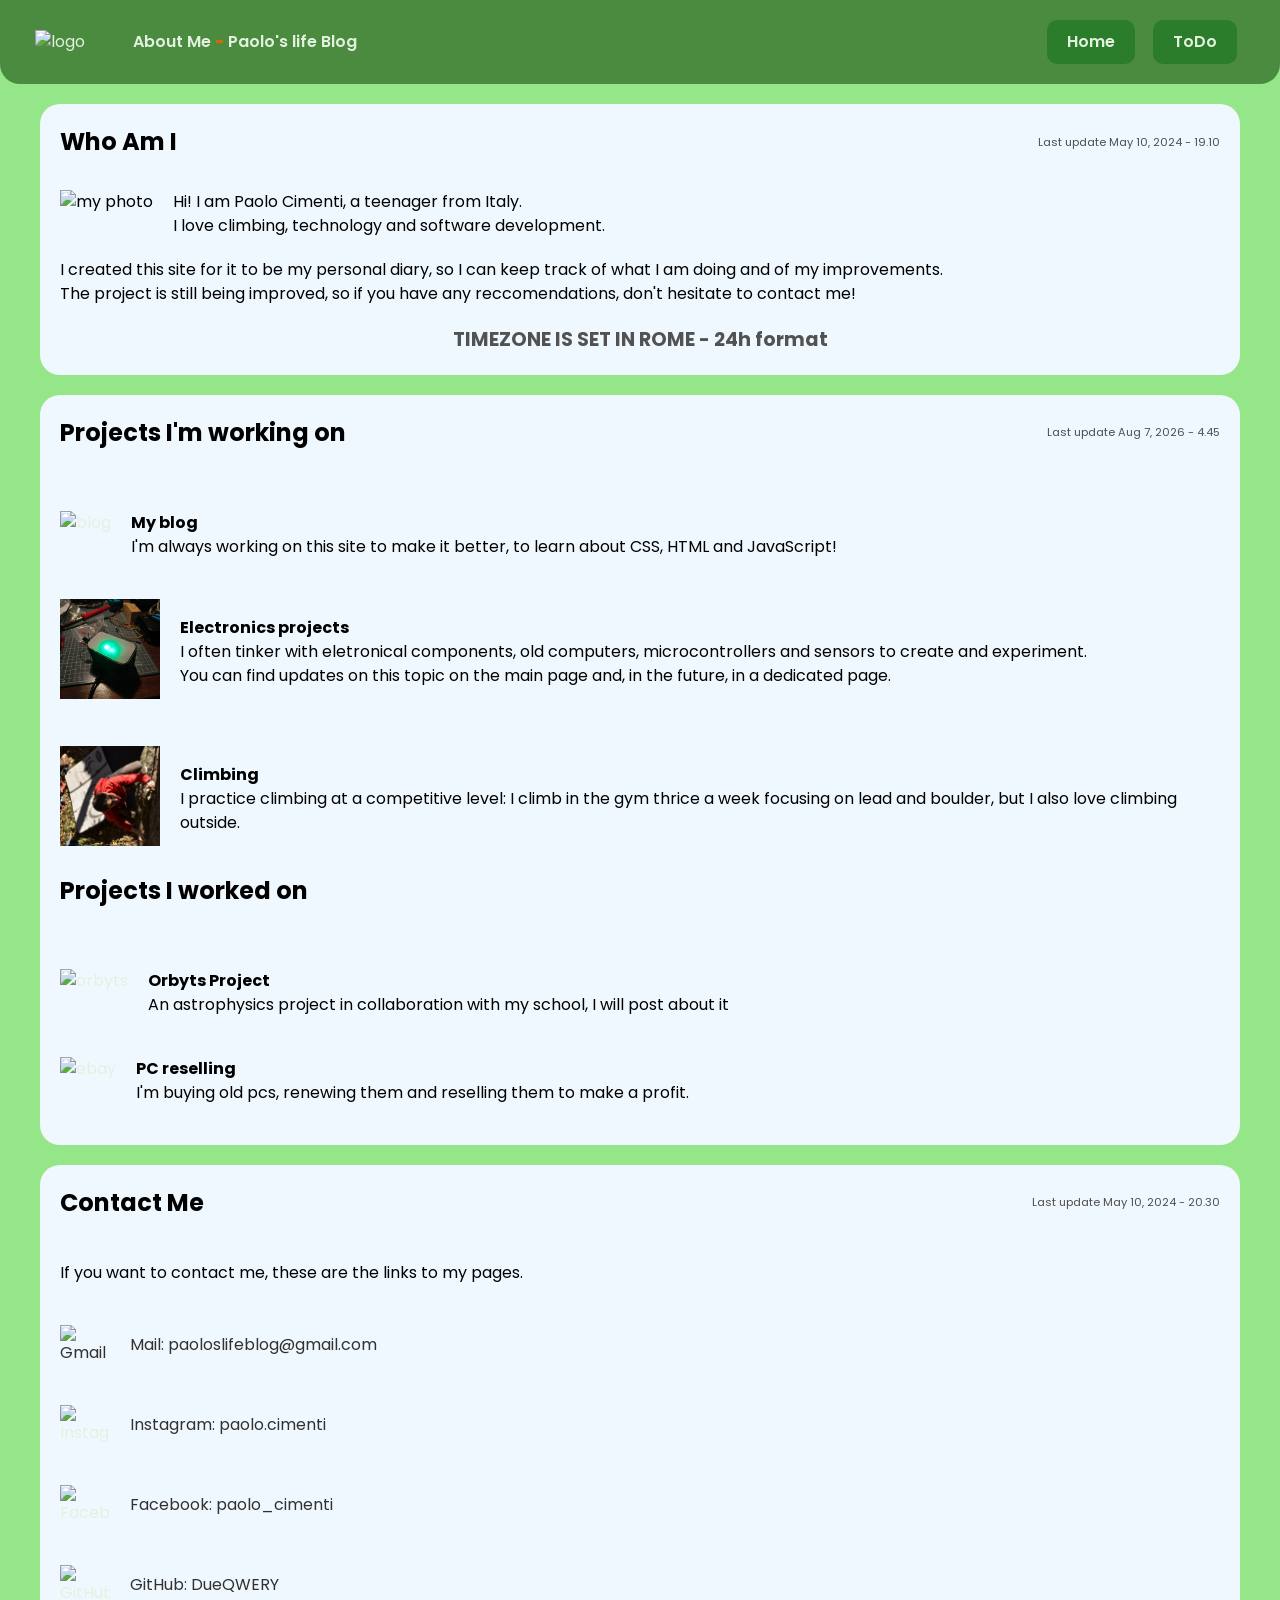
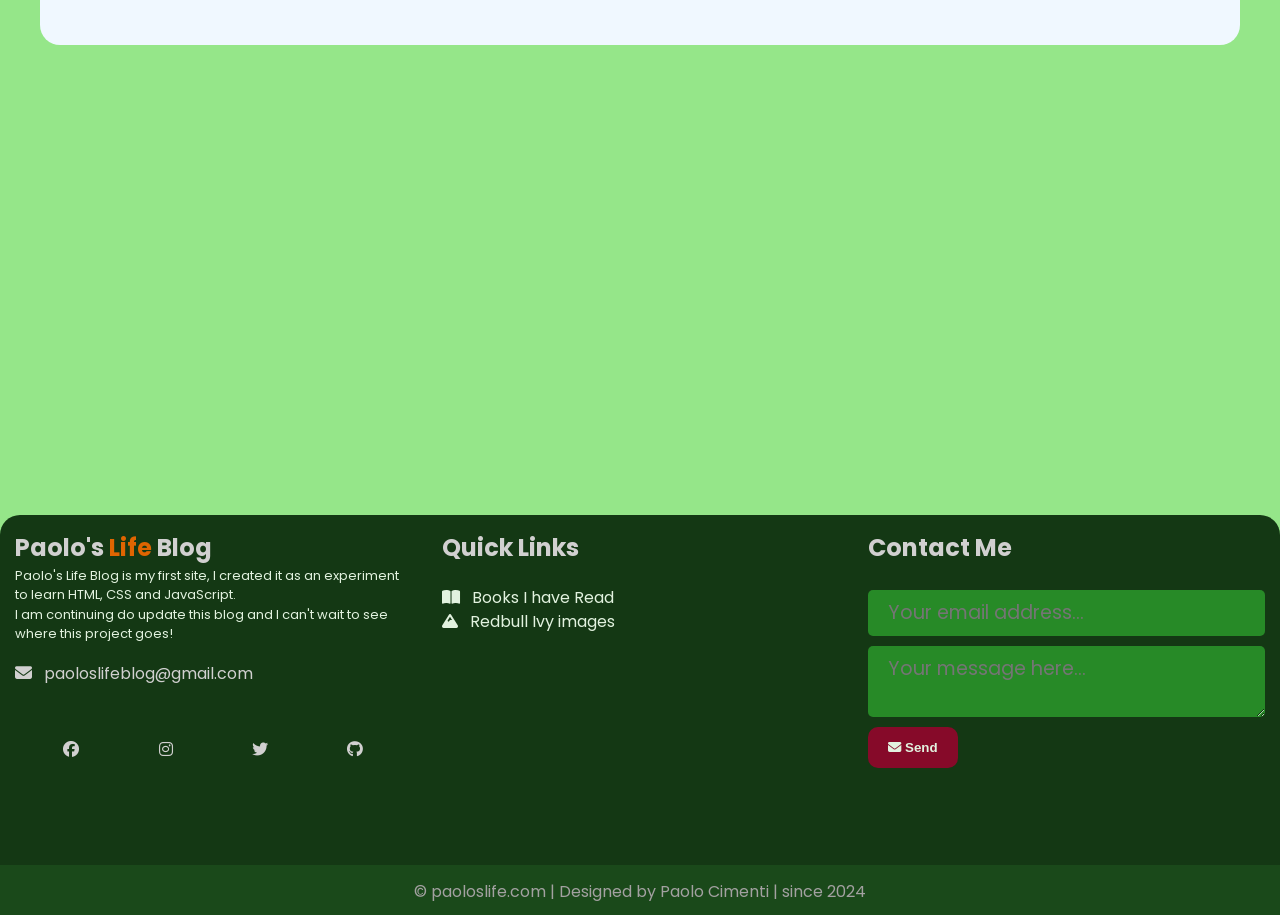
==== aboutme.html @ 0ec9fdb6 "Updated the aboutme section" ====
<!DOCTYPE html>
<html lang="en">
<head>
    <meta charset="UTF-8">
    <meta name="viewport" content="width=device-width, initial-scale=1.0">
    <title>Paolo's Life Blog</title>
    <link rel="preconnect" href="https://fonts.googleapis.com" />
    <link rel="preconnect" href="https://fonts.gstatic.com" crossorigin />
    <link href="https://fonts.googleapis.com/css2?family=Poppins:wght@300;400;600;700&display=swap" rel="stylesheet" />
    <link rel="stylesheet" href="https://cdnjs.cloudflare.com/ajax/libs/font-awesome/6.5.2/css/all.min.css" integrity="sha512-SnH5WK+bZxgPHs44uWIX+LLJAJ9/2PkPKZ5QiAj6Ta86w+fsb2TkcmfRyVX3pBnMFcV7oQPJkl9QevSCWr3W6A==" crossorigin="anonymous" referrerpolicy="no-referrer" />
    <link rel="stylesheet" href="css/style.css" />
    <link rel="shortcut icon" href="images/profile.png" type="image/x-icon"/>
</head>

<!-- Google tag (gtag.js) -->
<script async src="https://www.googletagmanager.com/gtag/js?id=G-Q9Q2REB32Z"></script>
<script>
  window.dataLayer = window.dataLayer || [];
  function gtag(){dataLayer.push(arguments);}
  gtag('js', new Date());

  gtag('config', 'G-Q9Q2REB32Z');
</script>

<!-- body -->
<body>
    <nav class="navbar">
        <div class="container">
            <div class="navbar-left">
                <div class="logo">
                    <a href="index.html">
                        <img src="images/profile.png" alt="logo">
                    </a>
                </div>
                <div>
                    <a href="index.html" class="page-name">About Me <span>-</span> Paolo's life Blog</a>
                </div>
            </div>
            <div class="main-menu">
                <ul>
                    <li>
                        <a href="index.html" class="navbutton">Home</a>
                    </li>
                    <li>
                        <a href="todo.html" class="navbutton">ToDo</a>
                    </li>
                </ul>
            </div>
        </div>
    </nav>

    <section class="whoami">
        <div class="container">
            <div class="heading">
                <h1 class="title">Who Am I</h1>
                <p class="date-time">Last update May 10, 2024 - 19.10</p>
            </div>
            <div class="content">
                <div class="introduction">
                    <img src="images/profile.png" alt="my photo">
                    <p>Hi! I am Paolo Cimenti, a teenager from Italy. <br>
                    I love climbing, technology and software development.
                    </p>
                </div>
                <p>
                    I created this site for it to be my personal diary, so I can keep 
                    track of what I am doing and of my improvements. <br>
                    The project is still being improved, so if you have any 
                    reccomendations, don't hesitate to contact me!
                </p>
                <h1>TIMEZONE IS SET IN ROME - 24h format</h1>
            </div>

        </div>
    </section>

    <section class="projects">
        <div class="container">
            <div class="heading">
                <h1 class="title">Projects I'm working on</h1>
                <p class="date-time">Last update Aug 7, 2026 - 4.45</p>
            </div>
            <div class="content">
                <div class="project">
                    <a href="index.html">
                        <img src="images/blogphoto.png" alt="blog">
                    </a>
                    <p><b>My blog</b><br>
                        I'm always working on this site to make it better, to learn about CSS, HTML and JavaScript!
                    </p>
                </div>
                <div class="project">
                  <a href="">
                    <img src="images/electronics.jpg" alt="electronics">
                  </a>
                  <p><b>Electronics projects</b><br>
                  I often tinker with eletronical components, old computers, microcontrollers and sensors to create and experiment.<br>
                  You can find updates on this topic on the main page and, in the future, in a dedicated page.
                  </p>
                </div>
                <div class="project">
                  <a href="">
                    <img src="images/arrampicata.jpg" alt="climbing">
                  </a>
                  <p><b>Climbing</b><br>
                    I practice climbing at a competitive level: I climb in the gym thrice a week focusing on lead and boulder,
                    but I also love climbing outside.
                  </p>
                </div>

              <h1 class="heading">Projects I worked on</h1>
            <div class="content">
                 <div class="project">
                    <a target="_blank" href="https://www.orbyts.org/">
                        <img src="images/OrbytsBB.jpg" alt="orbyts">
                    </a>
                    <p><b>Orbyts Project</b><br>
                        An astrophysics project in collaboration with my school, I will post about it
                    </p>
                </div>
                <div class="project">
                    <a target="_blank" href="https://www.ebay.it/usr/pacim-2745?_trksid=p4429486.m3561.l2559">
                        <img src="images/ebaylogo.png" alt="ebay">
                    </a>
                    <p><b>PC reselling</b><br>
                        I'm buying old pcs, renewing them and reselling them to make a profit.
                    </p>
                </div>
        </div>
    </section>

    <section class="contactme">
        <div class="container">
            <div class="heading">
                <h1 class="title">Contact Me</h1>
                <p class="date-time">Last update May 10, 2024 - 20.30</p>
            </div>
            <div class="content">
                <p>
                    If you want to contact me, these are the links to my pages.
                </p>
                <div class="introduction">
                        <img src="images/gmaillogo.jpg" alt="Gmail">
                        <p>
                            Mail: paoloslifeblog@gmail.com
                        </p>
                </div>
                <div class="introduction">
                    <a target="_blank" href="https://www.instagram.com/paolo_cimenti/">
                        <img src="images/iglogo.png" alt="Instagram">
                        <p>
                            Instagram: paolo.cimenti
                        </p>
                    </a>
                </div>
                <div target="_blank" class="introduction">
                    <a href="https://www.facebook.com/paolo_cimenti/">
                        <img src="images/fblogo.png" alt="Facebook">
                        <p>
                            Facebook: paolo_cimenti
                        </p>
                    </a>
                </div>
                <div target="_blank" class="introduction">
                    <a href="https://github.com/DueQWERY">
                        <img src="images/githublogo.png" alt="GitHub">
                        <p>
                            GitHub: DueQWERY
                        </p>
                    </a>
                </div>
            </div>

        </div>
    </section>

    <!-- Page Wrapper -->
    <div class="page-wrapper"></div>

    <!-- Footer -->
    <div id="footer-condiviso"></div>

    <script src="js/main.js"></script>
</body>
</html>
---- css/style.css ----
* {
    box-sizing: border-box;
    margin: 0;
    padding: 0;
 }

:root {
    --hover: #d1d0d0;
    --light-color: #e2f2df;
    --dark-color: #313131;
}

html, body {
    font-family: "Poppins", sans-serif;
    font-size: 16px;
    line-height: 1.5;
    background: #95e689;
    height: 100%;
 }

 a {
    text-decoration: none;
    color: var(--light-color);
 }

 ul {
    list-style: none;
 }

 img {
    max-width: 100%;
 }

.page-wrapper {
    min-height: 50%;
}

.text-input {
    padding: .7rem 1rem;
    display: block;
    width: 100%;
    border-radius: 5px;
    outline: none;
    color: #444;
    line-height: 1.5em;
    font-size: 1.2rem;
    font-family: "Poppins", sans-serif;
}

/* Navbar */

.navbar {
    margin: 0 auto;
    background-color: #4b8b40;
    padding: 20px;
    max-width: 1600px;
    border-bottom-left-radius: 20px;
    border-bottom-right-radius: 20px;
}

.navbar .container {
    display: flex;
    justify-content: space-between;
    align-items:center;
}

.navbar .main-menu ul {
    display: flex;
}

.navbar ul li a {
    padding: 10px 20px;
    display: block;
    font-weight: 600;
    transition: 0.5s;
    margin-right:8px;
}

.navbar ul li a:hover {
    color: var(--hover);
}

/* Footer */

.footer {
    margin: 0 auto;
    background: #143814;
    color: #d1d0d0;
    height: 400px;
    position: relative;
    max-width: 1600px;
    border-top-left-radius: 20px;
    border-top-right-radius: 20px;
}

.footer .footer-content {
    height: 350px;
    display: flex;
}

.footer .footer-content .footer-section {
    flex: 1;
    padding: 15px;
}

.footer .footer-bottom {
    background: #1a491a;
    color: #a3a1a1;
    height: 50px;
    text-align: center;
    position: absolute;
    width: 100%;
    bottom: 0px;
    left: 0px;
    padding-top: 15px;
}js
CNAME
aboutme.html
basic.html
books.html
index.html
todo.html

    /* Footer - About */

    .about p, .about a, .about i{
        padding: 20px 0;
    }

    .footer .about h1 {
        font-size: 20px;
        color: var(--light-color);
    }

    .footer .footer-content p {
        color: #e2f2df;
        font-size: small;
    }

    .footer .about span i {
        font-size: 17px;
    }

    .footer .about h2 span {
        color: rgb(223, 101, 1);
    }

    .socials {
        display: flex;
        margin: 0 auto;
        max-width: 300px;
        justify-content: space-between;
    }

    .socials a {
        color: #d1d0d0;
        transition: 0.5s;
    }

    .socials a:hover {
        color: white;
        transition: 0.5s;
    }


    /* Footer - Quick Links */

    .links .quick-links {
        display: flex;
        flex-flow: column wrap;
        padding-top: 20px;
    }

    .links .quick-links a{
        transition: 0.1s;
    }

    .links .quick-links a:hover{
        padding-left: 5%;
        transition: 0.1s;
    }



    /* Footer - Contact Me */

    .contact-input {
        background: #278a27;
        color: white;
        margin-bottom: 10px;
        line-height: 1.5rem;
        padding: .7rem 1.2rem;
        border: none;
    }

    .contact-input:focus {
        background: #1a491a;
    }

 /* Utility Classes */

 .container {
  max-width: 1600px;
  margin: 0 auto;
  padding: 0 15px;
 }

 
.container-sm {
    max-width: 800px;
    margin: 0 auto;
    padding: 0 15px;  
}

.logo {
    display: flex;
    margin-right: 20px;
    width: 7cap;
}

.navbar-left {
    display: flex;
    align-items: center;
}

.navbar-left .page-name {
    font-weight: 600;
}

.navbar-left .page-name span {
    font-weight: 900;
    color: rgb(223, 101, 1);
}

/* ToDo */

.todo {
    display: flex;
    margin: 20px auto;
    background: aliceblue;
    max-width: 1200px;
    border-radius: 20px;
    text-align: left;
}


.todo .container {
    padding: 20px;
    width: 100%;
}

.todo .container .heading {
    display: flex;
    justify-content: space-between;
    align-items: left;
    padding-bottom: 30px;
    width: 100%;
}

.todo .container .heading p {
    color: #4e4e4e;
    font-size: 70%;
    text-align: center;
    margin: auto 0;

}

/* Posts */

.hero {
    display: flex;
    margin: 20px auto;
    background: aliceblue;
    max-width: 1200px;
    border-radius: 20px;
    text-align: left;
}


.hero .container {
    padding: 20px;
    width: 100%;
}

.hero .container .heading {
    display: flex;
    justify-content: space-between;
    align-items: left;
    padding-bottom: 30px;
    width: 100%;
}

.hero .container .heading p {
    color: #4e4e4e;
    font-size: 70%;
    text-align: center;
    margin: auto 0;
}

.hero .container .content {
    display: grid;
    grid-template-columns: 1fr auto;
    gap: 10px;
    align-items: start; /* importante: allinea in alto, non al centro */
}

.hero .container .content img {
    max-width: 400px;
    width: 35vw;
    padding: 10px;
}

.hero .container .content::after {
    content: "";
    display: table;
    clear: both;
}

/* Books */

.bookreview {
    display: flex;
    margin: 20px auto;
    background: aliceblue;
    max-width: 1200px;
    border-radius: 20px;
    text-align: left;
}


.bookreview .container {
    padding: 20px;
    width: 100%;
}

.bookreview .container .heading {
    display: flex;
    justify-content: space-between;
    align-items: left;
    padding-bottom: 30px;
    width: 100%;
}

.bookreview .container .heading p {
    color: #4e4e4e;
    font-size: 70%;
    text-align: center;
    margin: auto 0;
}

.bookreview .container .content {
    display: block; /* rimuove il flex */
}

.bookreview .container .content img {
    float: left;
    max-height: 300px;
    padding: 10px;
    margin-right: 10px;
}

.bookreview .container .content::after {
    content: "";
    display: table;
    clear: both;
}

/* About Me */

.whoami {
    display: flex;
    margin: 20px auto;
    background: aliceblue;
    max-width: 1200px;
    border-radius: 20px;
    text-align: left;
}


.whoami .container {
    padding: 20px;
    width: 100%;
}

.whoami .container .heading {
    display: flex;
    justify-content: space-between;
    align-items: left;
    padding-bottom: 30px;
    width: 100%;
}

.whoami .container .heading p {
    color: #4e4e4e;
    font-size: 70%;
    text-align: center;
    margin: auto 0;
}

.whoami .container .content .introduction {
    display: flex;
    align-items:left;
    padding-bottom: 20px;
}

.whoami .container .content .introduction p {
    margin: auto 0;
}

.whoami .container .content .introduction img {
    max-width: 100px;
    margin-right: 20px;
}

.whoami .container .content h1 {
    text-align: center;
    margin-top: 20px;
    font-size: 120%;
    color: #525252;
}

/* Projects i'm working on */

.projects {
    display: flex;
    margin: 20px auto;
    background: aliceblue;
    max-width: 1200px;
    border-radius: 20px;
    text-align: left;
}


.projects .container {
    padding: 20px;
    width: 100%;
}

.projects .container .heading {
    display: flex;
    justify-content: space-between;
    align-items: left;
    padding-bottom: 40px;
    width: 100%;
}

.projects .container .heading p {
    color: #4e4e4e;
    font-size: 70%;
    text-align: center;
    margin: auto 0;
}

.projects .container .content .project {
    display: flex;
    align-items:left;
    padding-bottom: 20px;
    padding-top: 20px;
}

.projects .container .content .project p {
    margin: auto 0;
}

.projects .container .content .project img {
    max-width: 100px;
    margin: auto 0;
    margin-right: 20px;
}

/* Contact me */

.contactme {
    display: flex;
    margin: 20px auto;
    background: aliceblue;
    max-width: 1200px;
    border-radius: 20px;
    text-align: left;
}


.contactme .container {
    padding: 20px;
    width: 100%;
}

.contactme .container .heading {
    display: flex;
    justify-content: space-between;
    align-items: left;
    padding-bottom: 40px;
    width: 100%;
}

.contactme .container .heading p {
    color: #4e4e4e;
    font-size: 70%;
    text-align: center;
    margin: auto 0;
}

.contactme .container .content p {
    margin-bottom: 20px;
}

.contactme .container .content .introduction {
    display: flex;
    align-items:left;
    padding-bottom: 20px;
    padding-top: 20px;
    color: #313131;
}

.contactme .container .content .introduction a {
    display: flex;
    align-items: left;
}

.contactme .container .content .introduction p {
    margin: auto 0
}

.contactme .container .content .introduction img {
    max-width: 50px;
    margin: auto 0;
    margin-right: 20px;
}

.contactme .container .content .introduction a p {
    color: #313131;
    margin: auto 0;
}

/* Buttons */

.navbutton {
    display: inline-block;
    margin-left: 10px;
    margin-right: 10px;
    padding: 13px 20px;
    background: #2b7c2b;
    color: var(--light-color);
    font-weight: 600;
    text-decoration: none;
    border: none;
    border-radius: 10px;
    cursor: pointer;
    transition: 0.5s;
    opacity: 1;
}

.navbutton:hover {
    background: #246324;
    transition: 0.5s;
}

.sendbutton {
    margin-left: 0;
    margin-right: 0;
    background: #860a29;
    transition: 0.5s;
}

.sendbutton:hover {
    background: #720a24;
    transition: 0.5s;
}
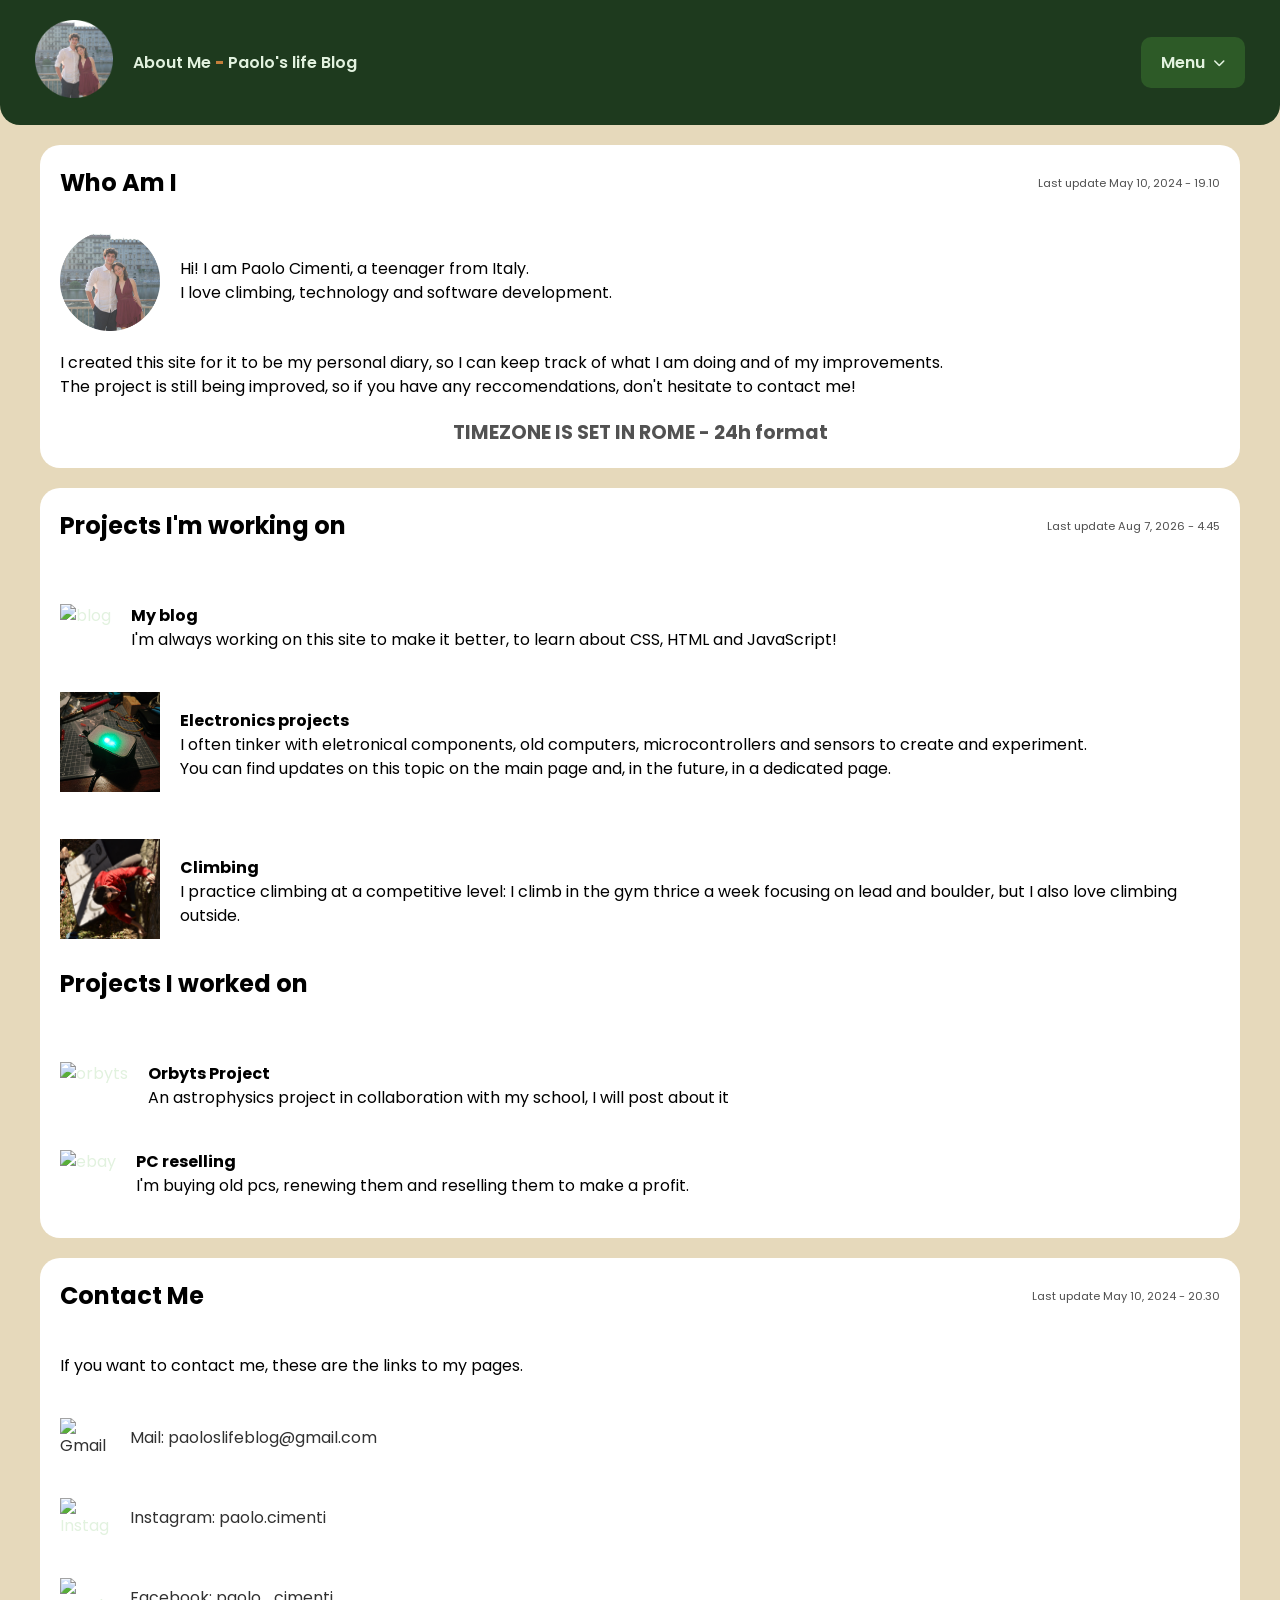
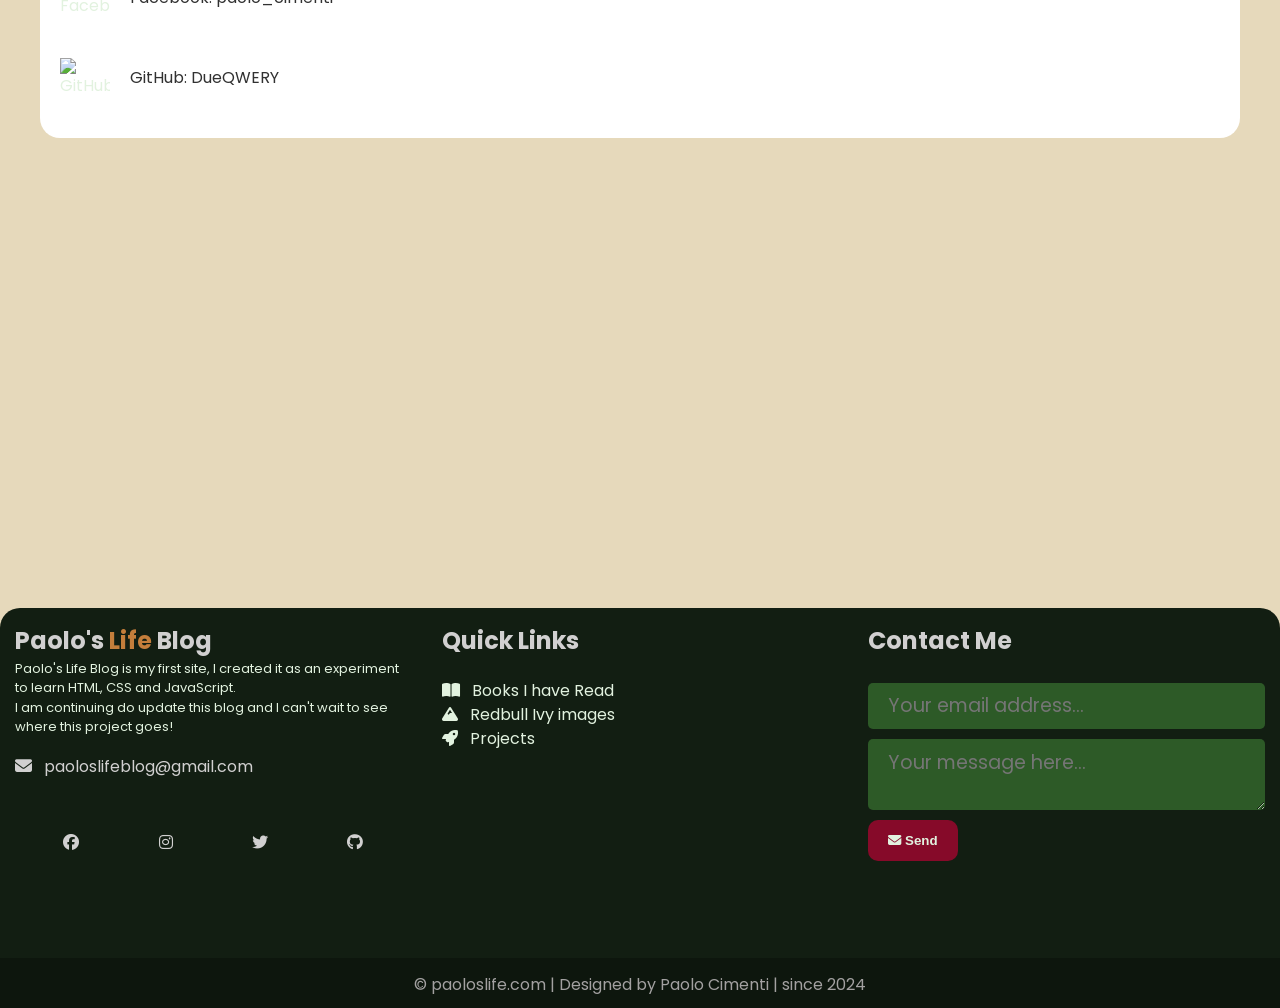
==== commit c5fd5d5a: "Big Changes! The site has a new look! I also revised the admin tab, added a section for my projects " ====
--- a/aboutme.html
+++ b/aboutme.html
@@ -24,30 +24,7 @@
 
 <!-- body -->
 <body>
-    <nav class="navbar">
-        <div class="container">
-            <div class="navbar-left">
-                <div class="logo">
-                    <a href="index.html">
-                        <img src="images/profile.png" alt="logo">
-                    </a>
-                </div>
-                <div>
-                    <a href="index.html" class="page-name">About Me <span>-</span> Paolo's life Blog</a>
-                </div>
-            </div>
-            <div class="main-menu">
-                <ul>
-                    <li>
-                        <a href="index.html" class="navbutton">Home</a>
-                    </li>
-                    <li>
-                        <a href="todo.html" class="navbutton">ToDo</a>
-                    </li>
-                </ul>
-            </div>
-        </div>
-    </nav>
+    <nav id="navbar-container" data-page="About Me"></nav>
 
     <section class="whoami">
         <div class="container">
--- a/css/style.css
+++ b/css/style.css
@@ -14,7 +14,7 @@
     font-family: "Poppins", sans-serif;
     font-size: 16px;
     line-height: 1.5;
-    background: #95e689;
+    background: #e6d9bb;
     height: 100%;
  }
 
@@ -51,7 +51,7 @@
 
 .navbar {
     margin: 0 auto;
-    background-color: #4b8b40;
+    background-color: #1e3a1e;
     padding: 20px;
     max-width: 1600px;
     border-bottom-left-radius: 20px;
@@ -64,27 +64,103 @@
     align-items:center;
 }
 
-.navbar .main-menu ul {
-    display: flex;
-}
-
-.navbar ul li a {
-    padding: 10px 20px;
+/* ---- Dropdown Menu (replaces old .main-menu) ---- */
+
+.navbar-right {
+    position: relative;
+}
+
+.dropdown {
+    position: relative;
+    display: inline-block;
+}
+
+.dropdown-toggle {
+    background: #2d5a27;
+    color: var(--light-color);
+    font-weight: 600;
+    padding: 13px 20px;
+    border: none;
+    border-radius: 10px;
+    cursor: pointer;
+    font-family: "Poppins", sans-serif;
+    font-size: 16px;
+    transition: 0.3s;
+    display: flex;
+    align-items: center;
+    gap: 8px;
+    white-space: nowrap;
+}
+
+.dropdown-toggle:hover {
+    background: #234a1f;
+}
+
+.dropdown-toggle i {
+    font-size: 12px;
+    transition: transform 0.2s;
+}
+
+.dropdown-menu {
+    position: absolute;
+    top: calc(100% + 8px);
+    right: 0;
+    background: #1e3a1e;
+    border-radius: 10px;
+    min-width: 200px;
+    padding: 8px 0;
+    box-shadow: 0 8px 30px rgba(0,0,0,0.25);
+    opacity: 0;
+    visibility: hidden;
+    transform: translateY(-8px);
+    transition: all 0.2s ease;
+    z-index: 1000;
+}
+
+/* Open on hover (desktop) and focus-within (mobile/tap) */
+.dropdown:hover .dropdown-menu,
+.dropdown:focus-within .dropdown-menu {
+    opacity: 1;
+    visibility: visible;
+    transform: translateY(0);
+}
+
+.dropdown:hover .dropdown-toggle i,
+.dropdown:focus-within .dropdown-toggle i {
+    transform: rotate(180deg);
+}
+
+.dropdown-menu a {
     display: block;
-    font-weight: 600;
-    transition: 0.5s;
-    margin-right:8px;
-}
-
-.navbar ul li a:hover {
-    color: var(--hover);
+    padding: 11px 20px;
+    color: var(--light-color);
+    font-weight: 500;
+    transition: 0.15s;
+    text-decoration: none;
+}
+
+.dropdown-menu a:hover {
+    background: #162c16;
+    padding-left: 26px;
+}
+
+.dropdown-menu a i {
+    width: 20px;
+    margin-right: 6px;
+    text-align: center;
+}
+
+.dropdown-divider {
+    height: 1px;
+    background: rgba(255,255,255,0.18);
+    margin: 6px 12px;
 }
 
 /* Footer */
 
 .footer {
     margin: 0 auto;
-    background: #143814;
+    background: #121e12;
     color: #d1d0d0;
     height: 400px;
     position: relative;
@@ -104,7 +180,7 @@
 }
 
 .footer .footer-bottom {
-    background: #1a491a;
+    background: #0d160d;
     color: #a3a1a1;
     height: 50px;
     text-align: center;
@@ -142,7 +218,7 @@
     }
 
     .footer .about h2 span {
-        color: rgb(223, 101, 1);
+        color: #c47e3b;
     }
 
     .socials {
@@ -185,7 +261,7 @@
     /* Footer - Contact Me */
 
     .contact-input {
-        background: #278a27;
+        background: #2d5a27;
         color: white;
         margin-bottom: 10px;
         line-height: 1.5rem;
@@ -194,7 +270,7 @@
     }
 
     .contact-input:focus {
-        background: #1a491a;
+        background: #0d160d;
     }
 
  /* Utility Classes */
@@ -229,7 +305,7 @@
 
 .navbar-left .page-name span {
     font-weight: 900;
-    color: rgb(223, 101, 1);
+    color: #c47e3b;
 }
 
 /* ToDo */
@@ -237,7 +313,7 @@
 .todo {
     display: flex;
     margin: 20px auto;
-    background: aliceblue;
+    background: #ffffff;
     max-width: 1200px;
     border-radius: 20px;
     text-align: left;
@@ -270,7 +346,7 @@
 .hero {
     display: flex;
     margin: 20px auto;
-    background: aliceblue;
+    background: #ffffff;
     max-width: 1200px;
     border-radius: 20px;
     text-align: left;
@@ -308,6 +384,7 @@
     max-width: 400px;
     width: 35vw;
     padding: 10px;
+    cursor: zoom-in;
 }
 
 .hero .container .content::after {
@@ -316,12 +393,73 @@
     clear: both;
 }
 
+/* Galleria multi-immagine (nuovo) */
+
+.hero .container .content .gallery {
+    display: grid;
+    gap: 8px;
+    width: 35vw;
+    max-width: 400px;
+    align-self: start;
+}
+
+.hero .container .content .gallery img {
+    width: 100%;
+    height: 100%;
+    max-width: 100%;
+    padding: 0;
+    object-fit: cover;
+    border-radius: 8px;
+    display: block;
+}
+
+/* Layout a 2 immagini */
+.hero .container .content .gallery-two-side {
+    grid-template-areas: "a b";
+    grid-template-columns: 1fr 1fr;
+    grid-auto-rows: 170px;
+}
+.hero .container .content .gallery-two-stack {
+    grid-template-areas: "a" "b";
+    grid-template-columns: 1fr;
+    grid-auto-rows: 170px;
+}
+
+/* Layout a 3 immagini */
+.hero .container .content .gallery-three-big-left {
+    grid-template-areas: "a b" "a c";
+    grid-template-columns: 2fr 1fr;
+    grid-template-rows: 170px 170px;
+}
+.hero .container .content .gallery-three-big-right {
+    grid-template-areas: "b a" "c a";
+    grid-template-columns: 1fr 2fr;
+    grid-template-rows: 170px 170px;
+}
+.hero .container .content .gallery-three-big-top {
+    grid-template-areas: "a a" "b c";
+    grid-template-columns: 1fr 1fr;
+    grid-template-rows: 220px 150px;
+}
+.hero .container .content .gallery-three-big-bottom {
+    grid-template-areas: "b c" "a a";
+    grid-template-columns: 1fr 1fr;
+    grid-template-rows: 150px 220px;
+}
+
+/* Layout a 4 immagini */
+.hero .container .content .gallery-four-grid {
+    grid-template-areas: "a b" "c d";
+    grid-template-columns: 1fr 1fr;
+    grid-template-rows: 170px 170px;
+}
+
 /* Books */
 
 .bookreview {
     display: flex;
     margin: 20px auto;
-    background: aliceblue;
+    background: #ffffff;
     max-width: 1200px;
     border-radius: 20px;
     text-align: left;
@@ -370,7 +508,7 @@
 .whoami {
     display: flex;
     margin: 20px auto;
-    background: aliceblue;
+    background: #ffffff;
     max-width: 1200px;
     border-radius: 20px;
     text-align: left;
@@ -424,7 +562,7 @@
 .projects {
     display: flex;
     margin: 20px auto;
-    background: aliceblue;
+    background: #ffffff;
     max-width: 1200px;
     border-radius: 20px;
     text-align: left;
@@ -473,7 +611,7 @@
 .contactme {
     display: flex;
     margin: 20px auto;
-    background: aliceblue;
+    background: #ffffff;
     max-width: 1200px;
     border-radius: 20px;
     text-align: left;
@@ -539,7 +677,7 @@
     margin-left: 10px;
     margin-right: 10px;
     padding: 13px 20px;
-    background: #2b7c2b;
+    background: #2d5a27;
     color: var(--light-color);
     font-weight: 600;
     text-decoration: none;
@@ -551,7 +689,7 @@
 }
 
 .navbutton:hover {
-    background: #246324;
+    background: #234a1f;
     transition: 0.5s;
 }
 
@@ -566,3 +704,476 @@
     background: #720a24;
     transition: 0.5s;
 }
+
+/* Lightbox */
+
+.lightbox {
+    position: fixed;
+    top: 0;
+    left: 0;
+    width: 100vw;
+    height: 100vh;
+    background: rgba(0, 0, 0, 0.88);
+    display: none;
+    align-items: center;
+    justify-content: center;
+    z-index: 9999;
+    cursor: zoom-out;
+}
+
+.lightbox.lightbox-open {
+    display: flex;
+}
+
+.lightbox-img {
+    max-width: 90vw;
+    max-height: 85vh;
+    object-fit: contain;
+    border-radius: 8px;
+    box-shadow: 0 10px 40px rgba(0, 0, 0, 0.6);
+    cursor: default;
+}
+
+.lightbox-close {
+    position: absolute;
+    top: 16px;
+    right: 24px;
+    font-size: 44px;
+    line-height: 1;
+    background: none;
+    border: none;
+    color: #fff;
+    cursor: pointer;
+    opacity: 0.85;
+}
+
+.lightbox-close:hover {
+    opacity: 1;
+}
+
+.lightbox-nav {
+    position: absolute;
+    top: 50%;
+    transform: translateY(-50%);
+    width: 54px;
+    height: 54px;
+    border: none;
+    border-radius: 50%;
+    background: rgba(255, 255, 255, 0.12);
+    color: #fff;
+    font-size: 34px;
+    line-height: 1;
+    display: flex;
+    align-items: center;
+    justify-content: center;
+    cursor: pointer;
+    opacity: 0.85;
+    transition: background 0.2s, opacity 0.2s;
+}
+
+.lightbox-nav:hover {
+    background: rgba(255, 255, 255, 0.28);
+    opacity: 1;
+}
+
+.lightbox-prev {
+    left: 18px;
+}
+
+.lightbox-next {
+    right: 18px;
+}
+
+.lightbox-counter {
+    position: absolute;
+    bottom: 22px;
+    left: 50%;
+    transform: translateX(-50%);
+    color: #fff;
+    font-size: 15px;
+    background: rgba(0, 0, 0, 0.55);
+    padding: 4px 14px;
+    border-radius: 20px;
+}
+
+/* ============================================================
+   Projects Page
+   ============================================================ */
+
+.projects-page {
+    margin: 20px auto;
+    background: #ffffff;
+    max-width: 1200px;
+    border-radius: 20px;
+    text-align: left;
+}
+
+.projects-page .container {
+    padding: 20px;
+    width: 100%;
+}
+
+.projects-header {
+    text-align: center;
+    padding-bottom: 10px;
+}
+
+.projects-header h1 {
+    font-size: 2rem;
+    color: #313131;
+    margin-bottom: 4px;
+}
+
+.projects-header p {
+    color: #666;
+    font-size: 0.95rem;
+}
+
+/* Filter tabs */
+
+.projects-tabs {
+    display: flex;
+    gap: 8px;
+    justify-content: center;
+    flex-wrap: wrap;
+    padding: 10px 0 20px;
+    border-bottom: 1px solid #ddd;
+    margin-bottom: 20px;
+}
+
+.projects-tabs .tab {
+    padding: 8px 18px;
+    border: 2px solid #ccc;
+    border-radius: 20px;
+    background: white;
+    cursor: pointer;
+    font-family: "Poppins", sans-serif;
+    font-size: 14px;
+    font-weight: 500;
+    transition: 0.2s;
+    color: #555;
+}
+
+.projects-tabs .tab:hover {
+    border-color: #1e3a1e;
+    color: #1e3a1e;
+}
+
+.projects-tabs .tab.active {
+    background: #1e3a1e;
+    color: white;
+    border-color: #1e3a1e;
+}
+
+/* Project card badge */
+
+.project-badge {
+    display: inline-block;
+    padding: 3px 12px;
+    border-radius: 12px;
+    font-size: 0.75rem;
+    font-weight: 600;
+    text-transform: uppercase;
+    letter-spacing: 0.5px;
+    margin-bottom: 8px;
+}
+
+.project-badge.elettronica {
+    background: #fff0cc;
+    color: #9a6e00;
+}
+
+.project-badge.informatica {
+    background: #cce5ff;
+    color: #004e9a;
+}
+
+.project-badge.ai {
+    background: #e8ccff;
+    color: #5c009a;
+}
+
+/* ============================================================
+   Admin Panel
+   ============================================================ */
+
+.admin-wrap {
+    max-width: 1000px;
+    margin: 30px auto;
+    padding: 0 15px;
+}
+
+/* Login box */
+
+.admin-login {
+    max-width: 400px;
+    margin: 80px auto;
+    padding: 30px;
+    background: #ffffff;
+    border-radius: 20px;
+    box-shadow: 0 4px 20px rgba(0,0,0,0.08);
+}
+
+.admin-login h2 {
+    margin-bottom: 20px;
+    color: #313131;
+}
+
+.admin-login .form-group {
+    margin-bottom: 15px;
+}
+
+.admin-login label {
+    display: block;
+    font-weight: 600;
+    color: #444;
+    margin-bottom: 4px;
+}
+
+.admin-login input {
+    width: 100%;
+    padding: 10px;
+    border: 1px solid #ccc;
+    border-radius: 6px;
+    font-size: 15px;
+    font-family: inherit;
+    box-sizing: border-box;
+}
+
+/* Admin tabs */
+
+.admin-tabs {
+    display: flex;
+    gap: 6px;
+    margin-bottom: 20px;
+    flex-wrap: wrap;
+    background: #ffffff;
+    border-radius: 14px;
+    padding: 6px;
+}
+
+.admin-tab {
+    padding: 10px 20px;
+    border: none;
+    border-radius: 10px;
+    background: transparent;
+    cursor: pointer;
+    font-family: "Poppins", sans-serif;
+    font-size: 14px;
+    font-weight: 500;
+    color: #666;
+    transition: 0.2s;
+}
+
+.admin-tab:hover {
+    background: #dfcfa8;
+    color: #333;
+}
+
+.admin-tab.active {
+    background: #1e3a1e;
+    color: white;
+}
+
+.admin-tab-logout {
+    margin-left: auto;
+    background: #ffebee !important;
+    color: #c62828 !important;
+}
+
+.admin-tab-logout:hover {
+    background: #ffcdd2 !important;
+}
+
+/* Admin tab content */
+
+.admin-tab-content {
+    display: none;
+    background: #ffffff;
+    border-radius: 20px;
+    padding: 24px;
+}
+
+.admin-tab-content.active {
+    display: block;
+}
+
+/* Form within admin */
+
+.admin-form-group {
+    margin-bottom: 18px;
+}
+
+.admin-form-group label {
+    display: block;
+    font-weight: 600;
+    color: #444;
+    margin-bottom: 5px;
+}
+
+.admin-form-group select,
+.admin-form-group input[type="text"] {
+    width: 100%;
+    padding: 10px 12px;
+    border: 1px solid #ccc;
+    border-radius: 6px;
+    font-size: 15px;
+    font-family: inherit;
+    box-sizing: border-box;
+}
+
+.admin-form-group input[type="file"] {
+    display: block;
+    margin-top: 4px;
+}
+
+/* Toolbar inside admin */
+
+.admin-toolbar {
+    display: flex;
+    flex-wrap: wrap;
+    gap: 4px;
+    margin-bottom: 6px;
+}
+
+.admin-toolbar button {
+    padding: 4px 10px;
+    font-size: 14px;
+    background: #f0f0f0;
+    color: #333;
+    border: 1px solid #ccc;
+    border-radius: 4px;
+    cursor: pointer;
+    min-width: 32px;
+}
+
+.admin-toolbar button:hover {
+    background: #ddd;
+}
+
+.admin-toolbar .sep {
+    width: 1px;
+    background: #ccc;
+    margin: 0 3px;
+    align-self: stretch;
+}
+
+/* Content editable */
+
+.admin-content-editor {
+    min-height: 200px;
+    border: 1px solid #ccc;
+    background: white;
+    cursor: text;
+    border-radius: 6px;
+    padding: 12px;
+    font-family: inherit;
+    font-size: 15px;
+    line-height: 1.6;
+}
+
+.admin-content-editor:empty:before {
+    content: attr(placeholder);
+    color: #aaa;
+    pointer-events: none;
+}
+
+/* Admin buttons */
+
+.admin-btn {
+    padding: 10px 24px;
+    border: none;
+    border-radius: 8px;
+    cursor: pointer;
+    font-family: "Poppins", sans-serif;
+    font-size: 15px;
+    font-weight: 600;
+    transition: 0.2s;
+}
+
+.admin-btn-primary {
+    background: #2d5a27;
+    color: white;
+}
+
+.admin-btn-primary:hover {
+    background: #234a1f;
+}
+
+.admin-btn-danger {
+    background: #e53935;
+    color: white;
+}
+
+.admin-btn-danger:hover {
+    background: #c62828;
+}
+
+.admin-btn-small {
+    padding: 5px 14px;
+    font-size: 13px;
+}
+
+/* Post list table */
+
+.admin-post-list {
+    width: 100%;
+    border-collapse: collapse;
+    font-size: 14px;
+}
+
+.admin-post-list th {
+    text-align: left;
+    padding: 10px 8px;
+    border-bottom: 2px solid #ddd;
+    color: #555;
+    font-weight: 600;
+}
+
+.admin-post-list td {
+    padding: 10px 8px;
+    border-bottom: 1px solid #eee;
+    vertical-align: middle;
+}
+
+.admin-post-list tr:hover td {
+    background: #f9fdf7;
+}
+
+.admin-post-list .post-title-cell {
+    font-weight: 600;
+    max-width: 280px;
+    overflow: hidden;
+    text-overflow: ellipsis;
+    white-space: nowrap;
+}
+
+/* Category mini-badge in admin list */
+
+.admin-cat-badge {
+    display: inline-block;
+    padding: 2px 10px;
+    border-radius: 10px;
+    font-size: 0.7rem;
+    font-weight: 600;
+    text-transform: uppercase;
+}
+
+.admin-cat-badge.blog   { background: #d4edda; color: #155724; }
+.admin-cat-badge.books  { background: #d1ecf1; color: #0c5460; }
+.admin-cat-badge.projects { background: #e8ccff; color: #5c009a; }
+
+/* Subcategory in admin */
+
+.admin-sub-badge {
+    display: inline-block;
+    padding: 1px 8px;
+    border-radius: 8px;
+    font-size: 0.65rem;
+    font-weight: 600;
+    margin-left: 4px;
+}
+
+.admin-sub-badge.Elettronica   { background: #fff0cc; color: #9a6e00; }
+.admin-sub-badge.Informatica   { background: #cce5ff; color: #004e9a; }
+.admin-sub-badge.AI            { background: #e8ccff; color: #5c009a; }
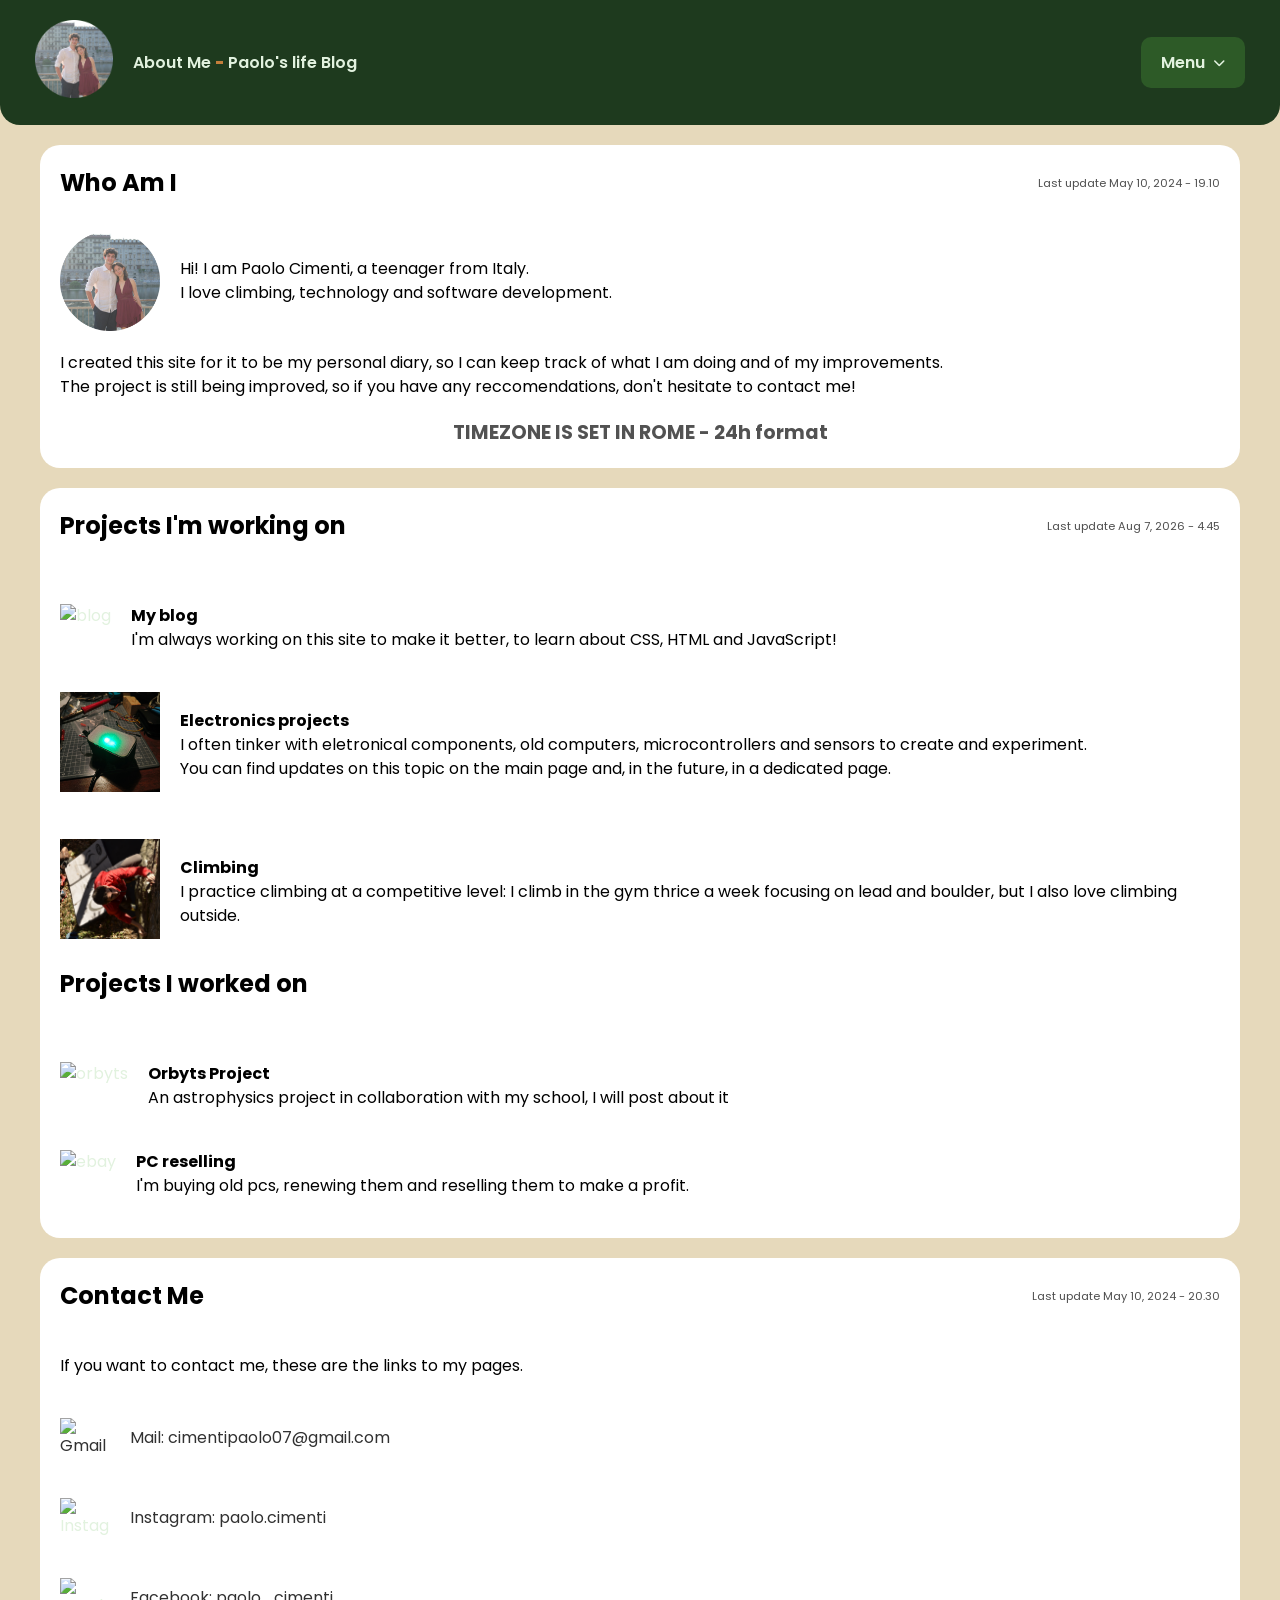
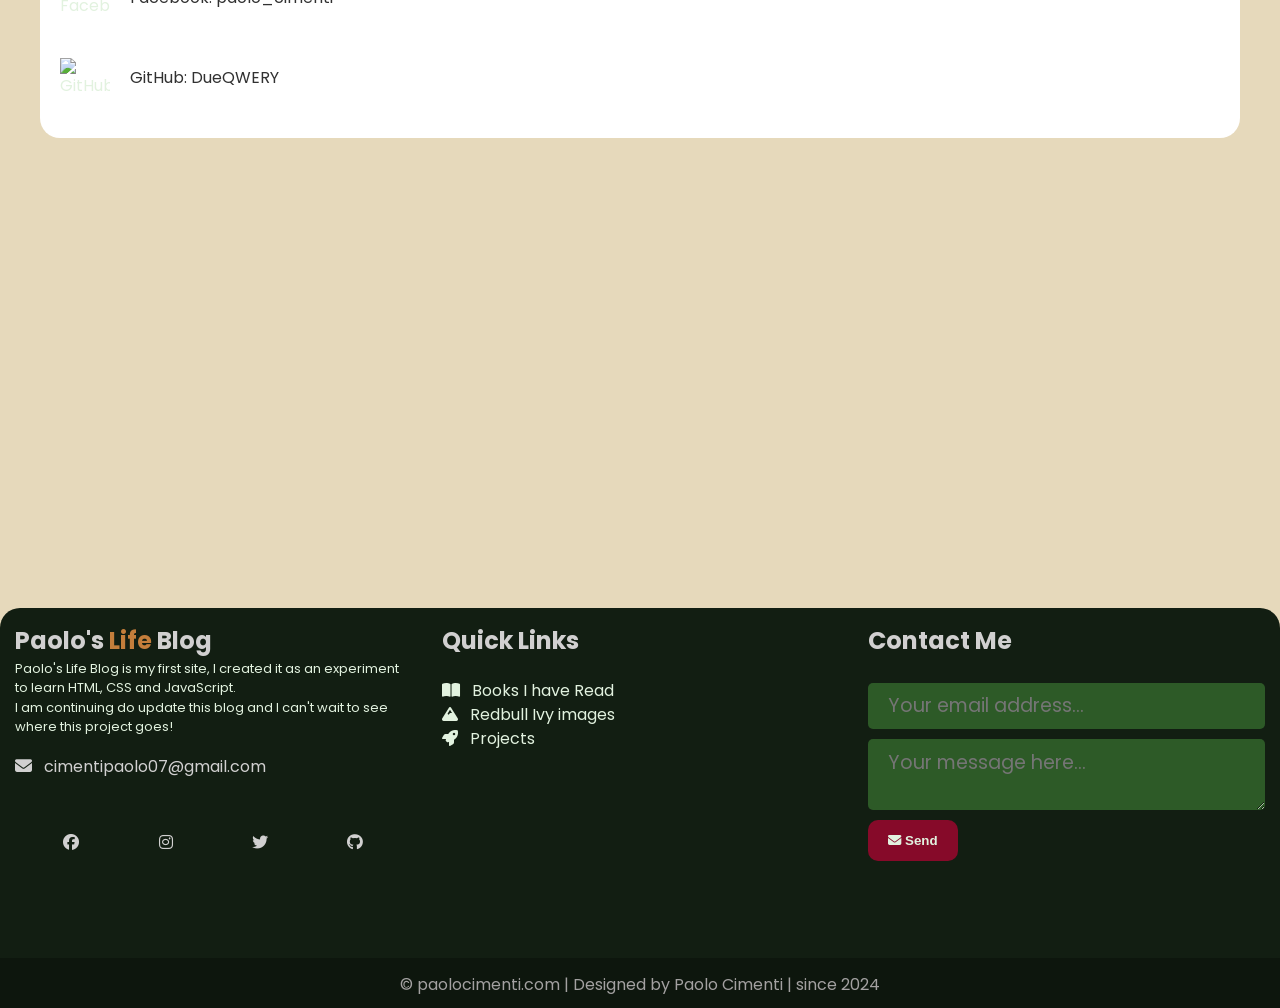
==== commit 5771c3a7: "changed email, updated mobile support" ====
--- a/aboutme.html
+++ b/aboutme.html
@@ -119,7 +119,7 @@
                 <div class="introduction">
                         <img src="images/gmaillogo.jpg" alt="Gmail">
                         <p>
-                            Mail: paoloslifeblog@gmail.com
+                            Mail: cimentipaolo07@gmail.com
                         </p>
                 </div>
                 <div class="introduction">
--- a/css/style.css
+++ b/css/style.css
@@ -1177,3 +1177,292 @@
 .admin-sub-badge.Elettronica   { background: #fff0cc; color: #9a6e00; }
 .admin-sub-badge.Informatica   { background: #cce5ff; color: #004e9a; }
 .admin-sub-badge.AI            { background: #e8ccff; color: #5c009a; }
+
+/* ============================================================
+   RESPONSIVE — Mobile & Tablet
+   ============================================================ */
+
+/* ---- Tablet (≤768px) ---- */
+
+@media (max-width: 768px) {
+
+    /* Navbar: hide page-name text on small screens, keep logo + menu */
+    .navbar {
+        padding: 14px;
+        border-bottom-left-radius: 14px;
+        border-bottom-right-radius: 14px;
+    }
+
+    .navbar-left .page-name {
+        font-size: 14px;
+    }
+
+    .logo {
+        width: 5cap;
+        margin-right: 10px;
+    }
+
+    .dropdown-toggle {
+        padding: 10px 14px;
+        font-size: 14px;
+    }
+
+    /* Hero / cards — single column, image first */
+    .hero .container .content {
+        grid-template-columns: 1fr;
+    }
+
+    .hero .container .content > div {
+        order: 2;
+    }
+
+    .hero .container .content > img,
+    .hero .container .content > .gallery {
+        order: 1;
+        width: 100%;
+        max-width: 100%;
+        padding: 0;
+        margin-top: 0;
+        margin-bottom: 12px;
+    }
+
+    /* Header: title + date stacked */
+    .hero .container .heading,
+    .bookreview .container .heading,
+    .todo .container .heading {
+        flex-direction: column;
+        align-items: flex-start;
+        gap: 4px;
+        padding-bottom: 16px;
+    }
+
+    .hero .container .heading p,
+    .bookreview .container .heading p {
+        text-align: left;
+        margin: 0;
+    }
+
+    /* Book review: no float on mobile */
+    .bookreview .container .content img {
+        float: none;
+        display: block;
+        max-height: 250px;
+        max-width: 100%;
+        margin: 0 auto 12px;
+        padding: 0;
+    }
+
+    /* Footer: stack columns */
+    .footer {
+        height: auto;
+        border-top-left-radius: 14px;
+        border-top-right-radius: 14px;
+        overflow: hidden;
+    }
+
+    .footer .footer-content {
+        height: auto;
+        flex-direction: column;
+    }
+
+    .footer .footer-section {
+        padding: 12px 15px;
+    }
+
+    .footer .footer-bottom {
+        position: relative;
+        width: 100%;
+        height: auto;
+        min-height: 40px;
+        padding: 10px 15px;
+        font-size: 12px;
+        line-height: 1.4;
+        word-break: break-word;
+        box-sizing: border-box;
+    }
+
+    /* About Me: intro stacks */
+    .whoami .container .content .introduction {
+        flex-direction: column;
+        text-align: center;
+    }
+
+    .whoami .container .content .introduction img {
+        margin: 0 auto 12px;
+    }
+
+    .whoami .container .content .introduction p {
+        margin: 0;
+    }
+
+    /* Projects page tabs */
+    .projects-tabs {
+        gap: 6px;
+    }
+
+    .projects-tabs .tab {
+        padding: 6px 14px;
+        font-size: 13px;
+    }
+
+    .projects-header h1 {
+        font-size: 1.5rem;
+    }
+
+    /* Contact Me intros */
+    .contactme .container .content .introduction {
+        flex-direction: column;
+        align-items: flex-start;
+    }
+
+    /* Admin: stack tabs */
+    .admin-tab {
+        padding: 8px 14px;
+        font-size: 13px;
+    }
+
+    .admin-tab-logout {
+        margin-left: 0;
+    }
+
+    /* Admin form row → column */
+    #tab-new-post > div:first-of-type {
+        flex-direction: column;
+    }
+
+    /* Admin post list: scrollable table */
+    .admin-post-list {
+        font-size: 13px;
+    }
+
+    .admin-post-list .post-title-cell {
+        max-width: 160px;
+    }
+
+    .admin-post-list th:nth-child(3),
+    .admin-post-list td:nth-child(3) {
+        display: none;
+    }
+
+    /* Lightbox nav */
+    .lightbox-nav {
+        width: 40px;
+        height: 40px;
+        font-size: 26px;
+    }
+
+    .lightbox-close {
+        top: 10px;
+        right: 14px;
+        font-size: 34px;
+    }
+}
+
+/* ---- Phone (≤480px) ---- */
+
+@media (max-width: 480px) {
+
+    /* Navbar: hide page name entirely, show only logo + menu */
+    .navbar-left .page-name {
+        display: none;
+    }
+
+    .dropdown-toggle {
+        padding: 9px 12px;
+        font-size: 13px;
+    }
+
+    .dropdown-menu {
+        min-width: 170px;
+    }
+
+    /* Cards: reduce padding */
+    .hero,
+    .bookreview,
+    .todo,
+    .whoami,
+    .projects,
+    .contactme,
+    .projects-page {
+        border-radius: 12px;
+        margin: 12px 8px;
+    }
+
+    .hero .container,
+    .bookreview .container,
+    .todo .container {
+        padding: 14px;
+    }
+
+    .hero .container .heading h1,
+    .bookreview .container .heading h1 {
+        font-size: 1.1rem;
+    }
+
+    .hero .container .heading p {
+        font-size: 65%;
+    }
+
+    /* Gallery: always single column on phone */
+    .hero .container .content .gallery {
+        grid-template-columns: 1fr !important;
+        grid-template-areas: none !important;
+    }
+
+    .hero .container .content .gallery img {
+        grid-area: auto !important;
+    }
+
+    .hero .container .content .gallery-two-side,
+    .hero .container .content .gallery-two-stack,
+    .hero .container .content .gallery-three-big-left,
+    .hero .container .content .gallery-three-big-right,
+    .hero .container .content .gallery-three-big-top,
+    .hero .container .content .gallery-three-big-bottom,
+    .hero .container .content .gallery-four-grid {
+        grid-template-columns: 1fr !important;
+        grid-template-rows: auto !important;
+    }
+
+    /* Projects page: smaller tabs */
+    .projects-tabs {
+        gap: 4px;
+        padding: 8px 0 14px;
+    }
+
+    .projects-tabs .tab {
+        padding: 5px 12px;
+        font-size: 12px;
+    }
+
+    /* Admin: even tighter */
+    .admin-tabs {
+        flex-direction: column;
+        gap: 4px;
+    }
+
+    .admin-tab-content {
+        padding: 14px;
+    }
+
+    .admin-btn {
+        padding: 8px 16px;
+        font-size: 14px;
+    }
+
+    .admin-content-editor {
+        min-height: 150px;
+    }
+
+    /* Lightbox smaller nav */
+    .lightbox-nav {
+        width: 34px;
+        height: 34px;
+        font-size: 22px;
+    }
+
+    .lightbox-img {
+        max-width: 95vw;
+        max-height: 75vh;
+    }
+}
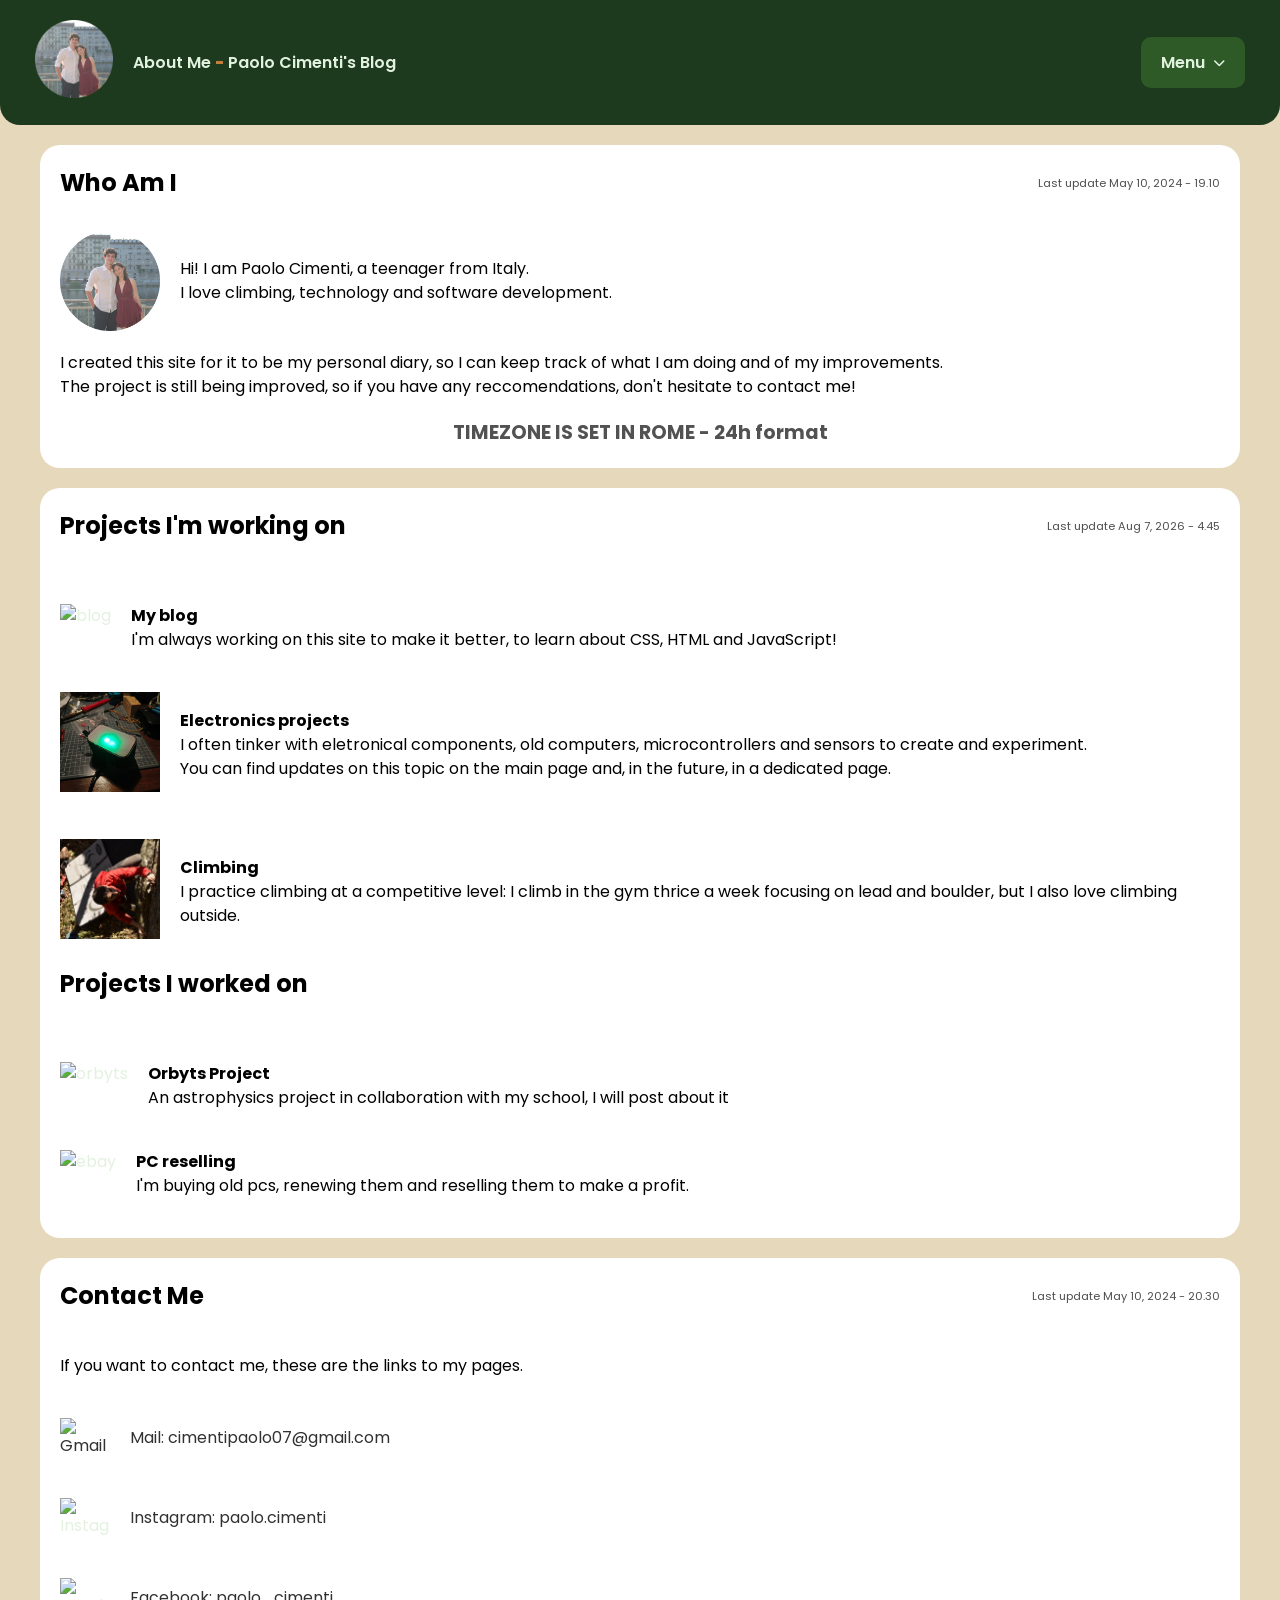
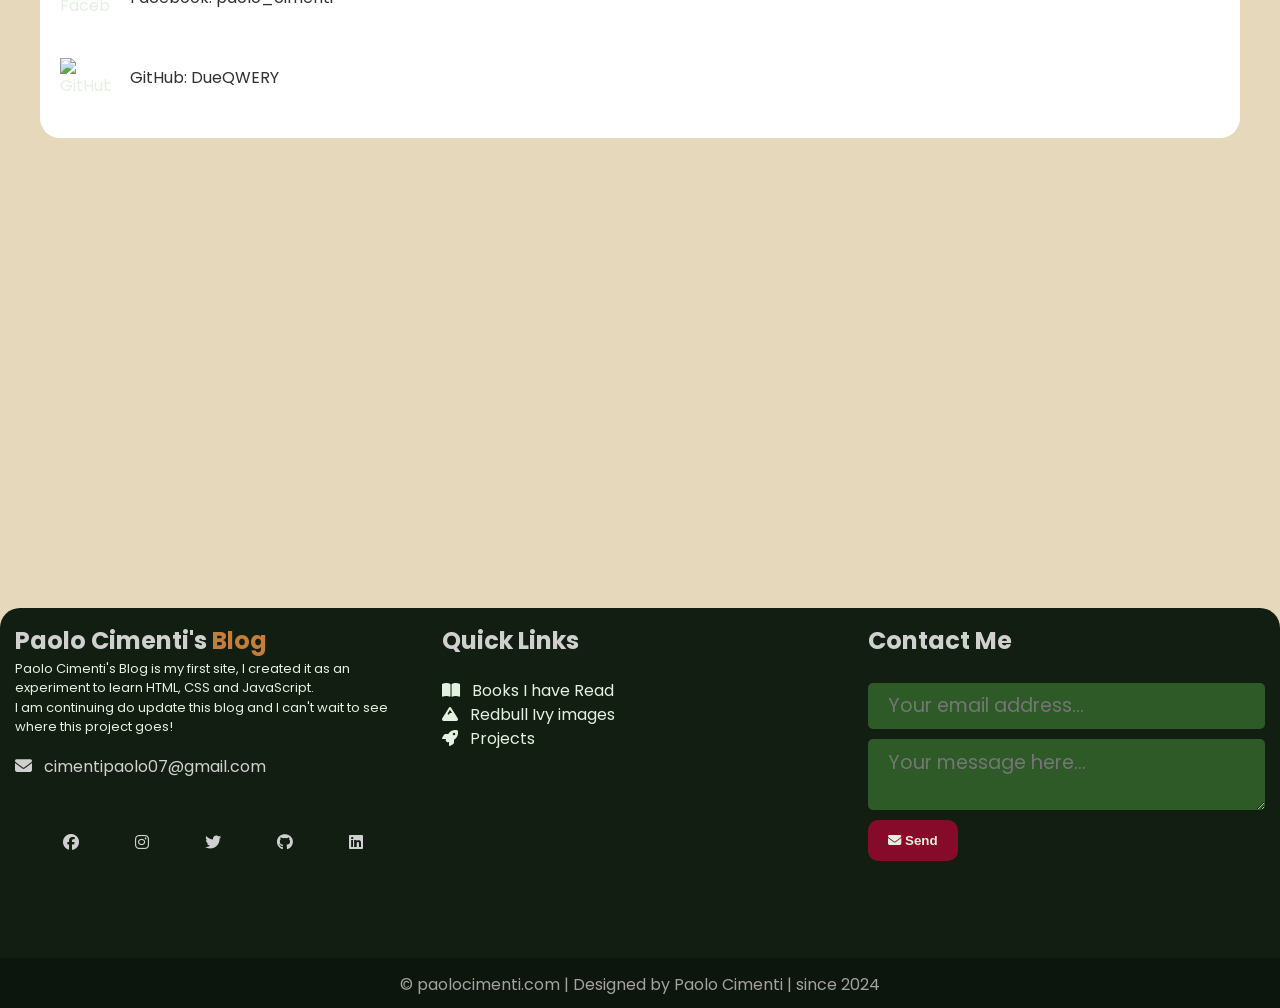
==== commit 15f21b5a: "Paolo's Life Blog to Paolo Cimenti's Blog" ====
--- a/aboutme.html
+++ b/aboutme.html
@@ -3,7 +3,7 @@
 <head>
     <meta charset="UTF-8">
     <meta name="viewport" content="width=device-width, initial-scale=1.0">
-    <title>Paolo's Life Blog</title>
+    <title>Paolo Cimenti's Blog</title>
     <link rel="preconnect" href="https://fonts.googleapis.com" />
     <link rel="preconnect" href="https://fonts.gstatic.com" crossorigin />
     <link href="https://fonts.googleapis.com/css2?family=Poppins:wght@300;400;600;700&display=swap" rel="stylesheet" />
--- a/css/style.css
+++ b/css/style.css
@@ -865,6 +865,13 @@
     border-color: #1e3a1e;
 }
 
+/* X indicator on active subcategory tabs (not Tutti) */
+.projects-tabs .tab.active[data-filter]:not([data-filter="all"])::after {
+    content: " ×";
+    font-size: 11px;
+    opacity: 0.7;
+}
+
 /* Project card badge */
 
 .project-badge {
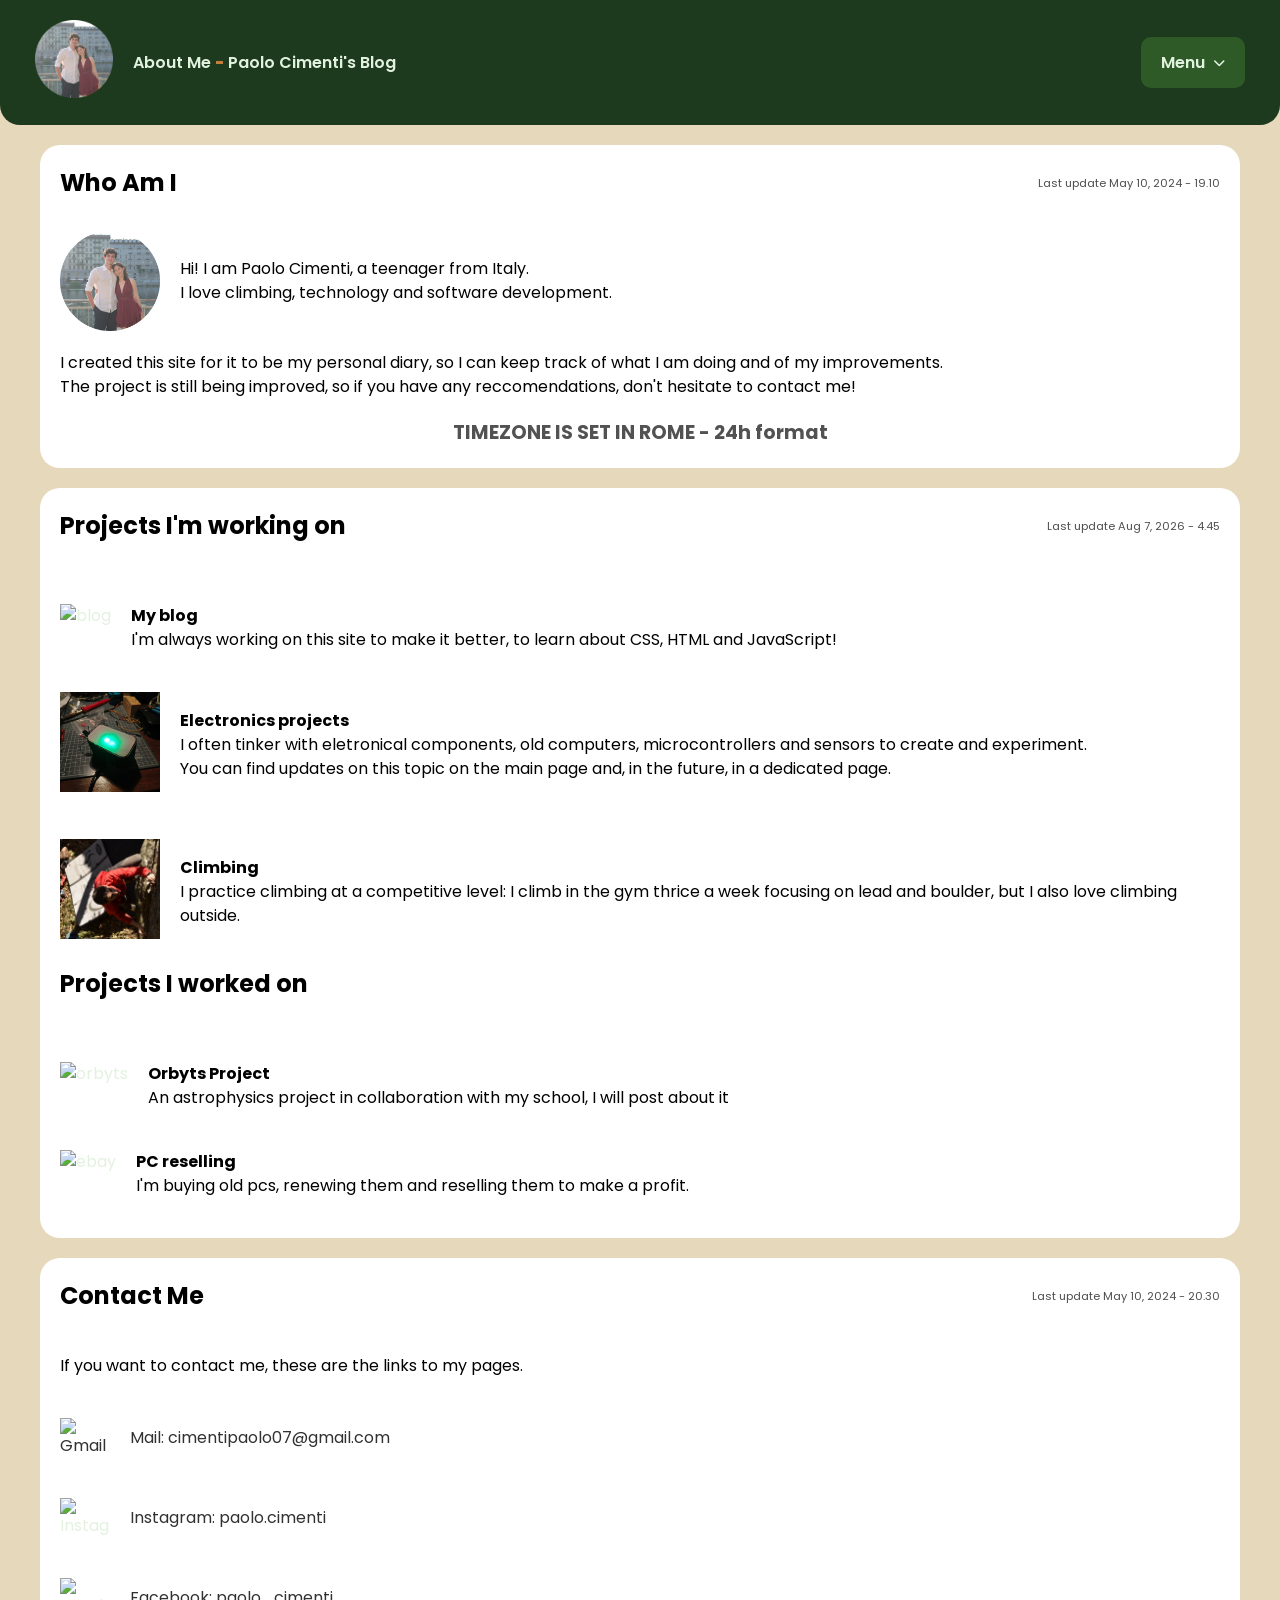
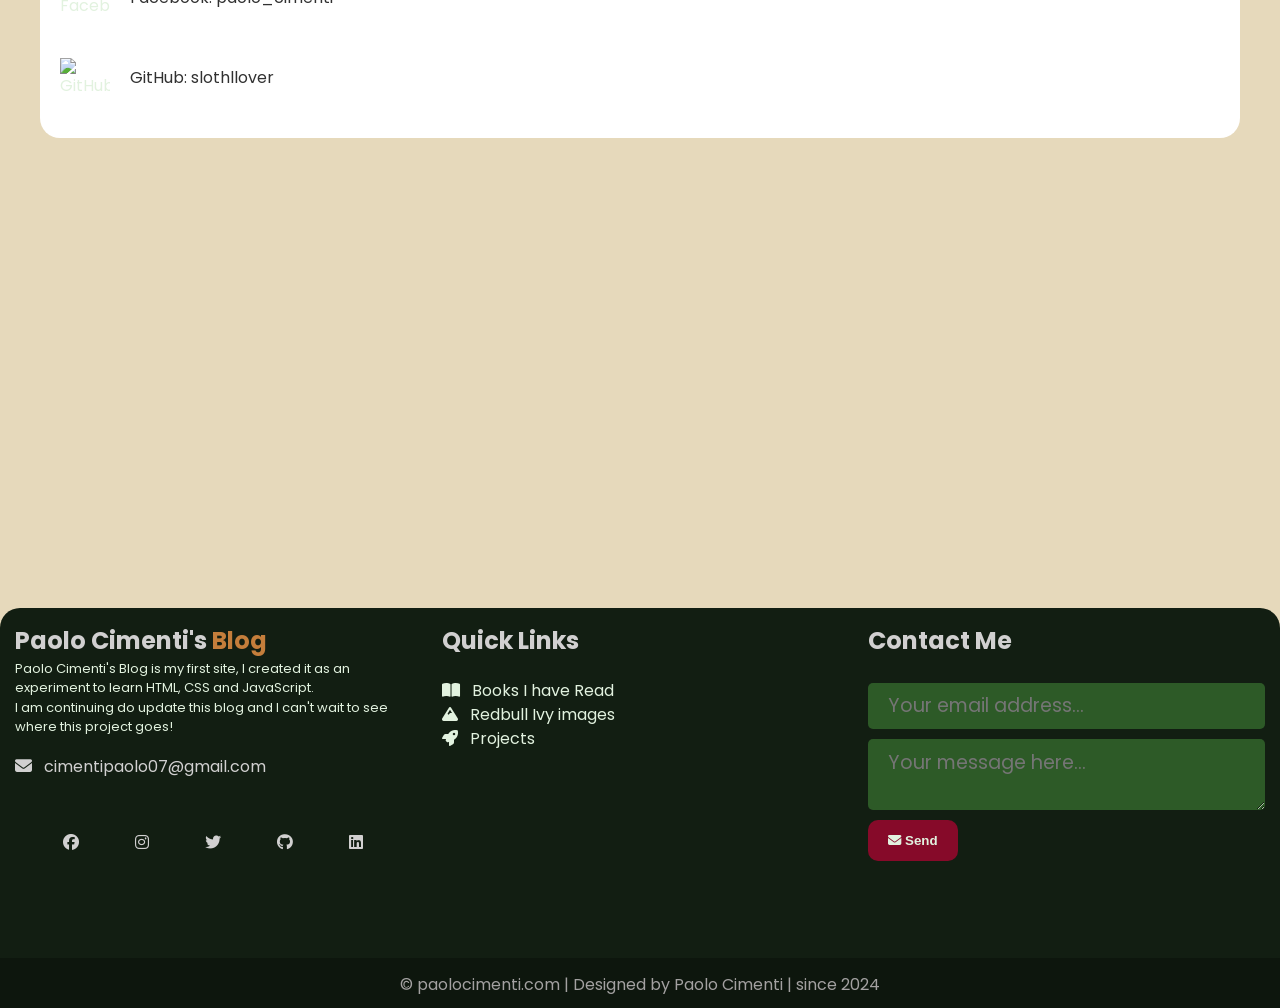
==== commit fb4c03da: "DueQWERY -> slothllover" ====
--- a/aboutme.html
+++ b/aboutme.html
@@ -139,10 +139,10 @@
                     </a>
                 </div>
                 <div target="_blank" class="introduction">
-                    <a href="https://github.com/DueQWERY">
+                    <a href="https://github.com/slothllover">
                         <img src="images/githublogo.png" alt="GitHub">
                         <p>
-                            GitHub: DueQWERY
+                            GitHub: slothllover
                         </p>
                     </a>
                 </div>
--- a/css/style.css
+++ b/css/style.css
@@ -800,38 +800,42 @@
    Projects Page
    ============================================================ */
 
-.projects-page {
+.projects-page,
+.blog-page {
     margin: 20px auto;
-    background: #ffffff;
     max-width: 1200px;
-    border-radius: 20px;
     text-align: left;
 }
 
-.projects-page .container {
+.projects-page .container,
+.blog-page .container {
     padding: 20px;
     width: 100%;
 }
 
-.projects-header {
+.projects-header,
+.blog-header {
     text-align: center;
     padding-bottom: 10px;
 }
 
-.projects-header h1 {
+.projects-header h1,
+.blog-header h1 {
     font-size: 2rem;
     color: #313131;
     margin-bottom: 4px;
 }
 
-.projects-header p {
+.projects-header p,
+.blog-header p {
     color: #666;
     font-size: 0.95rem;
 }
 
-/* Filter tabs */
-
-.projects-tabs {
+/* Filter tabs (projects + blog) */
+
+.projects-tabs,
+.blog-tabs {
     display: flex;
     gap: 8px;
     justify-content: center;
@@ -841,7 +845,8 @@
     margin-bottom: 20px;
 }
 
-.projects-tabs .tab {
+.projects-tabs .tab,
+.blog-tabs .tab {
     padding: 8px 18px;
     border: 2px solid #ccc;
     border-radius: 20px;
@@ -854,19 +859,22 @@
     color: #555;
 }
 
-.projects-tabs .tab:hover {
+.projects-tabs .tab:hover,
+.blog-tabs .tab:hover {
     border-color: #1e3a1e;
     color: #1e3a1e;
 }
 
-.projects-tabs .tab.active {
+.projects-tabs .tab.active,
+.blog-tabs .tab.active {
     background: #1e3a1e;
     color: white;
     border-color: #1e3a1e;
 }
 
 /* X indicator on active subcategory tabs (not Tutti) */
-.projects-tabs .tab.active[data-filter]:not([data-filter="all"])::after {
+.projects-tabs .tab.active[data-filter]:not([data-filter="all"])::after,
+.blog-tabs .tab.active[data-filter]:not([data-filter="all"])::after {
     content: " ×";
     font-size: 11px;
     opacity: 0.7;
@@ -899,6 +907,15 @@
     background: #e8ccff;
     color: #5c009a;
 }
+
+/* Blog category badges */
+.project-badge.sport     { background: #ffe0cc; color: #9a4d00; }
+.project-badge.viaggi    { background: #cce5ff; color: #004e9a; }
+.project-badge.everyday  { background: #e8f5e9; color: #2e7d32; }
+.project-badge.tech      { background: #e3f2fd; color: #1565c0; }
+.project-badge.musica    { background: #fce4ec; color: #c62828; }
+.project-badge.eventi    { background: #f3e5f5; color: #7b1fa2; }
+.project-badge.scuola    { background: #fff9c4; color: #827717; }
 
 /* ============================================================
    Admin Panel
@@ -1185,6 +1202,15 @@
 .admin-sub-badge.Informatica   { background: #cce5ff; color: #004e9a; }
 .admin-sub-badge.AI            { background: #e8ccff; color: #5c009a; }
 
+/* Blog subcategories in admin list */
+.admin-sub-badge.Sport     { background: #ffe0cc; color: #9a4d00; }
+.admin-sub-badge.Viaggi    { background: #cce5ff; color: #004e9a; }
+.admin-sub-badge.Everyday  { background: #e8f5e9; color: #2e7d32; }
+.admin-sub-badge.Tech      { background: #e3f2fd; color: #1565c0; }
+.admin-sub-badge.Musica    { background: #fce4ec; color: #c62828; }
+.admin-sub-badge.Eventi    { background: #f3e5f5; color: #7b1fa2; }
+.admin-sub-badge.Scuola    { background: #fff9c4; color: #827717; }
+
 /* ============================================================
    RESPONSIVE — Mobile & Tablet
    ============================================================ */
@@ -1302,17 +1328,20 @@
         margin: 0;
     }
 
-    /* Projects page tabs */
-    .projects-tabs {
+    /* Projects/Blog page tabs */
+    .projects-tabs,
+    .blog-tabs {
         gap: 6px;
     }
 
-    .projects-tabs .tab {
+    .projects-tabs .tab,
+    .blog-tabs .tab {
         padding: 6px 14px;
         font-size: 13px;
     }
 
-    .projects-header h1 {
+    .projects-header h1,
+    .blog-header h1 {
         font-size: 1.5rem;
     }
 
@@ -1390,7 +1419,8 @@
     .whoami,
     .projects,
     .contactme,
-    .projects-page {
+    .projects-page,
+    .blog-page {
         border-radius: 12px;
         margin: 12px 8px;
     }
@@ -1431,13 +1461,15 @@
         grid-template-rows: auto !important;
     }
 
-    /* Projects page: smaller tabs */
-    .projects-tabs {
+    /* Projects/Blog page: smaller tabs */
+    .projects-tabs,
+    .blog-tabs {
         gap: 4px;
         padding: 8px 0 14px;
     }
 
-    .projects-tabs .tab {
+    .projects-tabs .tab,
+    .blog-tabs .tab {
         padding: 5px 12px;
         font-size: 12px;
     }
